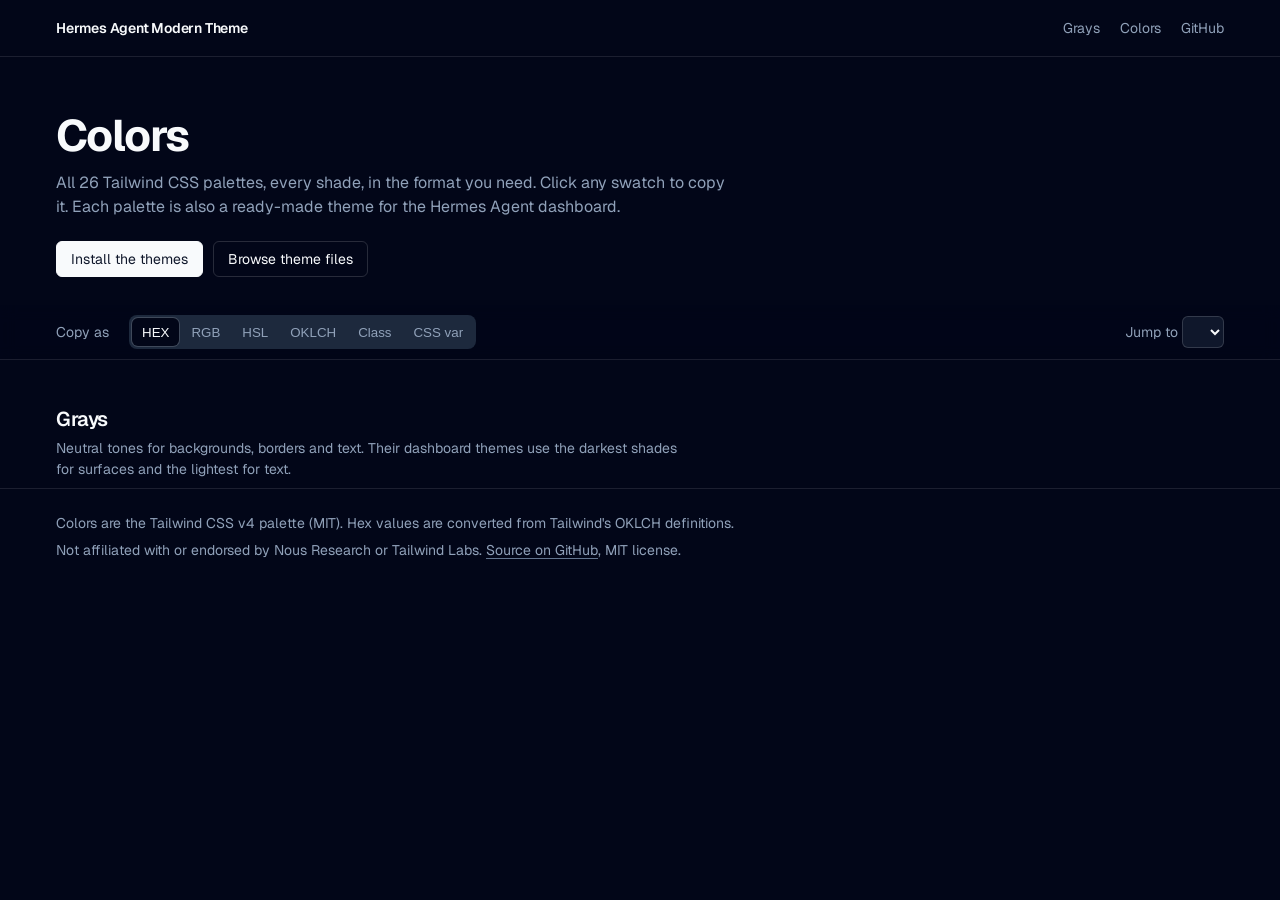
==== tools/page_template.html @ 4f095853 "Add colors page, store OKLCH values, drop third-party UI library references - docs/index.html: every" ====
<!doctype html>
<html lang="en">
<head>
<meta charset="utf-8">
<meta name="viewport" content="width=device-width, initial-scale=1">
<title>Colors · Hermes Agent Modern Theme</title>
<meta name="description" content="Every Tailwind CSS color in HEX, RGB, HSL, OKLCH, class and CSS variable form, and the Hermes Agent dashboard theme built from each palette.">
<link rel="preconnect" href="https://fonts.googleapis.com">
<link rel="preconnect" href="https://fonts.gstatic.com" crossorigin>
<link href="https://fonts.googleapis.com/css2?family=Geist:wght@400;500;600;700&family=Geist+Mono:wght@400;500&display=swap" rel="stylesheet">
<style>
  :root {
    --bg: #020618; --card: #0f172b; --surface: #1d293d; --fg: #f8fafc;
    --muted: #90a1b9; --ring: #62748e; --border: rgba(255,255,255,.10); --input: rgba(255,255,255,.15);
    --radius: 10px;
    color-scheme: dark;
  }
  * { box-sizing: border-box; }
  html { -webkit-text-size-adjust: 100%; }
  body {
    margin: 0; background: var(--bg); color: var(--fg);
    font: 14px/1.5 'Geist', ui-sans-serif, system-ui, -apple-system, 'Segoe UI', sans-serif;
    -webkit-font-smoothing: antialiased;
  }
  a { color: inherit; text-underline-offset: 3px; text-decoration-color: var(--ring); }
  a:hover { text-decoration-color: var(--fg); }
  code, .mono { font-family: 'Geist Mono', ui-monospace, Consolas, monospace; }
  :focus-visible { outline: none; box-shadow: 0 0 0 3px color-mix(in srgb, var(--ring) 60%, transparent); border-radius: 6px; }

  .wrap { max-width: 1200px; margin: 0 auto; padding: 0 16px; }

  /* ---------- header ---------- */
  .top { border-bottom: 1px solid var(--border); }
  .top .wrap { display: flex; align-items: center; justify-content: space-between; gap: 16px; height: 56px; }
  .brand { font-weight: 600; letter-spacing: -0.015em; text-decoration: none; }
  .top nav { display: flex; gap: 20px; color: var(--muted); }
  .top nav a { text-decoration: none; }
  .top nav a:hover { color: var(--fg); }

  .hero { padding: 56px 0 28px; }
  .hero h1 { margin: 0 0 12px; font-size: clamp(30px, 5vw, 44px); line-height: 1.05; letter-spacing: -0.035em; font-weight: 700; }
  .hero p { margin: 0; max-width: 62ch; color: var(--muted); font-size: 16px; }
  .hero .actions { display: flex; flex-wrap: wrap; gap: 10px; margin-top: 22px; }
  .btn {
    display: inline-flex; align-items: center; gap: 8px; height: 36px; padding: 0 14px;
    border-radius: 6px; border: 1px solid var(--input); background: transparent; color: var(--fg);
    font: 500 13px/1 inherit; text-decoration: none; cursor: pointer;
  }
  .btn:hover { background: var(--surface); }
  .btn.primary { background: var(--fg); color: var(--card); border-color: var(--fg); }
  .btn.primary:hover { background: #e2e8f0; }

  /* ---------- toolbar ---------- */
  .bar { position: sticky; top: 0; z-index: 10; background: color-mix(in srgb, var(--bg) 88%, transparent); backdrop-filter: blur(8px); border-bottom: 1px solid var(--border); }
  .bar .wrap { display: flex; flex-wrap: wrap; align-items: center; gap: 12px 20px; padding-top: 10px; padding-bottom: 10px; }
  .bar .label { color: var(--muted); }
  .seg { display: inline-flex; flex-wrap: wrap; gap: 2px; padding: 3px; border-radius: 8px; background: var(--surface); }
  .seg button {
    height: 28px; padding: 0 10px; border: 0; border-radius: 6px; background: transparent;
    color: var(--muted); font: 500 13px/1 inherit; cursor: pointer;
  }
  .seg button:hover { color: var(--fg); }
  .seg button[aria-pressed="true"] { background: var(--bg); color: var(--fg); box-shadow: 0 0 0 1px var(--input); }
  .jump { margin-left: auto; color: var(--muted); }
  .jump select {
    height: 32px; padding: 0 10px; border-radius: 6px; border: 1px solid var(--input);
    background: var(--card); color: var(--fg); font: inherit;
  }

  /* ---------- palettes ---------- */
  main { padding: 8px 0 64px; }
  .group-title { margin: 44px 0 4px; font-size: 20px; letter-spacing: -0.02em; font-weight: 600; }
  .group-note { margin: 0 0 8px; color: var(--muted); max-width: 70ch; }

  .palette { padding: 22px 0; border-bottom: 1px solid var(--border); scroll-margin-top: 64px; }
  .palette:last-child { border-bottom: 0; }
  .p-head { display: flex; flex-wrap: wrap; align-items: center; justify-content: space-between; gap: 10px 16px; margin-bottom: 12px; }
  .p-head h3 { margin: 0; font-size: 15px; font-weight: 600; letter-spacing: -0.01em; }

  .theme-chip {
    display: inline-flex; align-items: center; gap: 10px; padding: 4px 6px 4px 4px;
    border: 1px solid var(--border); border-radius: 8px; text-decoration: none; color: var(--muted);
  }
  .theme-chip:hover { color: var(--fg); border-color: var(--input); }
  .mini { display: grid; grid-template-columns: 14px 1fr; gap: 3px; width: 64px; height: 26px; padding: 3px; border-radius: 5px; }
  .mini i { border-radius: 2px; display: block; }
  .mini .side { grid-row: span 2; }
  .mini .accent { height: 4px; width: 60%; align-self: end; }

  .swatches { display: grid; grid-template-columns: repeat(11, minmax(0, 1fr)); gap: 8px; }
  .sw {
    display: flex; flex-direction: column; gap: 6px; padding: 0; border: 0; background: none;
    color: inherit; text-align: left; cursor: pointer; min-width: 0;
  }
  .sw .chip { height: 56px; border-radius: 8px; box-shadow: inset 0 0 0 1px rgba(255,255,255,.08); transition: transform .12s ease; }
  .sw:hover .chip { transform: translateY(-2px); }
  .sw .shade { font-weight: 500; font-size: 12px; }
  .sw .val { font-size: 11px; color: var(--muted); overflow: hidden; text-overflow: ellipsis; white-space: nowrap; }
  .sw.copied .val { color: var(--fg); }

  @media (max-width: 860px) {
    .swatches { grid-template-columns: repeat(6, minmax(0, 1fr)); }
    .jump { margin-left: 0; }
  }
  @media (max-width: 480px) {
    .swatches { grid-template-columns: repeat(4, minmax(0, 1fr)); }
    .top nav { gap: 14px; }
  }

  /* ---------- footer ---------- */
  footer { border-top: 1px solid var(--border); color: var(--muted); }
  footer .wrap { padding-top: 24px; padding-bottom: 40px; display: grid; gap: 6px; }

  .toast {
    position: fixed; left: 50%; bottom: 24px; transform: translate(-50%, 12px); opacity: 0;
    padding: 10px 14px; border-radius: 8px; background: var(--fg); color: var(--card);
    font-weight: 500; pointer-events: none; transition: opacity .15s ease, transform .15s ease;
  }
  .toast.show { opacity: 1; transform: translate(-50%, 0); }

  @media (prefers-reduced-motion: reduce) {
    * { transition: none !important; }
    .sw:hover .chip { transform: none; }
  }
</style>
</head>
<body>
<header class="top">
  <div class="wrap">
    <a class="brand" href="#">Hermes Agent Modern Theme</a>
    <nav>
      <a href="#grays">Grays</a>
      <a href="#colors">Colors</a>
      <a href="https://github.com/robertmonroe/hermes-agent-modern-theme">GitHub</a>
    </nav>
  </div>
</header>

<section class="hero">
  <div class="wrap">
    <h1>Colors</h1>
    <p>All 26 Tailwind CSS palettes, every shade, in the format you need. Click any swatch to copy it. Each palette is also a ready-made theme for the Hermes Agent dashboard.</p>
    <div class="actions">
      <a class="btn primary" href="https://github.com/robertmonroe/hermes-agent-modern-theme#install">Install the themes</a>
      <a class="btn" href="https://github.com/robertmonroe/hermes-agent-modern-theme/tree/main/themes">Browse theme files</a>
    </div>
  </div>
</section>

<div class="bar">
  <div class="wrap">
    <span class="label" id="fmt-label">Copy as</span>
    <div class="seg" role="group" aria-labelledby="fmt-label" id="formats"></div>
    <label class="jump">Jump to
      <select id="jump"></select>
    </label>
  </div>
</div>

<main class="wrap" id="main"></main>

<footer>
  <div class="wrap">
    <span>Colors are the Tailwind CSS v4 palette (MIT). Hex values are converted from Tailwind's OKLCH definitions.</span>
    <span>Not affiliated with or endorsed by Nous Research or Tailwind Labs. <a href="https://github.com/robertmonroe/hermes-agent-modern-theme">Source on GitHub</a>, MIT license.</span>
  </div>
</footer>

<div class="toast" id="toast" role="status" aria-live="polite"></div>

<script>
const DATA = /*__DATA__*/null;
const REPO = "https://github.com/robertmonroe/hermes-agent-modern-theme/blob/main/themes/";
const FORMATS = [
  ["hex", "HEX"], ["rgb", "RGB"], ["hsl", "HSL"], ["oklch", "OKLCH"], ["class", "Class"], ["var", "CSS var"],
];
const SHADES = ["50","100","200","300","400","500","600","700","800","900","950"];

const rgbOf = hex => [1, 3, 5].map(i => parseInt(hex.slice(i, i + 2), 16));
function hslOf(hex) {
  const [r, g, b] = rgbOf(hex).map(v => v / 255);
  const max = Math.max(r, g, b), min = Math.min(r, g, b), l = (max + min) / 2;
  let h = 0, s = 0;
  if (max !== min) {
    const d = max - min;
    s = l > 0.5 ? d / (2 - max - min) : d / (max + min);
    h = max === r ? (g - b) / d + (g < b ? 6 : 0) : max === g ? (b - r) / d + 2 : (r - g) / d + 4;
    h *= 60;
  }
  return `hsl(${Math.round(h)} ${Math.round(s * 100)}% ${Math.round(l * 100)}%)`;
}
function value(fmt, name, shade, hex) {
  switch (fmt) {
    case "rgb": return `rgb(${rgbOf(hex).join(" ")})`;
    case "hsl": return hslOf(hex);
    case "oklch": return DATA.oklch[name][shade];
    case "class": return `bg-${name}-${shade}`;
    case "var": return `var(--color-${name}-${shade})`;
    default: return hex;
  }
}

let fmt = "hex";
try { fmt = localStorage.getItem("hamt-format") || "hex"; } catch (e) {}
if (!FORMATS.some(([k]) => k === fmt)) fmt = "hex";

const cap = s => s[0].toUpperCase() + s.slice(1);
const main = document.getElementById("main");
const jump = document.getElementById("jump");

function themeChip(name) {
  const t = DATA.themes[name];
  const a = document.createElement("a");
  a.className = "theme-chip";
  a.href = REPO + "modern-" + name + ".yaml";
  a.title = "Open the Modern " + cap(name) + " theme file";
  a.innerHTML =
    `<span class="mini" style="background:${t.bg}">` +
      `<i class="side" style="background:${t.card}"></i>` +
      `<i style="background:${t.surface}"></i>` +
      `<i class="accent" style="background:${t.primary}"></i>` +
    `</span>Modern ${cap(name)} theme`;
  return a;
}

function render() {
  main.innerHTML = "";
  jump.innerHTML = "";
  const groups = [
    ["grays", "Grays", "Neutral tones for backgrounds, borders and text. Their dashboard themes use the darkest shades for surfaces and the lightest for text."],
    ["colors", "Colors", "Their dashboard themes use a near-black background tinted with the color, and the color itself for the active item, buttons and focus rings."],
  ];
  for (const [key, title, note] of groups) {
    const h = document.createElement("h2");
    h.className = "group-title"; h.id = key; h.textContent = title;
    const p = document.createElement("p");
    p.className = "group-note"; p.textContent = note;
    main.append(h, p);
    const og = document.createElement("optgroup"); og.label = title; jump.append(og);

    for (const [name, shades] of Object.entries(DATA[key])) {
      const sec = document.createElement("section");
      sec.className = "palette"; sec.id = name;
      sec.setAttribute("aria-label", cap(name));
      const head = document.createElement("div");
      head.className = "p-head";
      const h3 = document.createElement("h3"); h3.textContent = cap(name);
      head.append(h3, themeChip(name));
      const grid = document.createElement("div");
      grid.className = "swatches";
      for (const shade of SHADES) {
        const hex = shades[shade];
        const v = value(fmt, name, shade, hex);
        const b = document.createElement("button");
        b.className = "sw"; b.type = "button";
        b.setAttribute("aria-label", `Copy ${name}-${shade}: ${v}`);
        b.title = `${name}-${shade}  ${v}`;
        b.innerHTML = `<span class="chip" style="background:${hex}"></span>` +
          `<span class="shade">${shade}</span><span class="val mono">${v}</span>`;
        b.addEventListener("click", () => copy(b, v));
        grid.append(b);
      }
      sec.append(head, grid);
      main.append(sec);
      const opt = document.createElement("option");
      opt.value = name; opt.textContent = cap(name); og.append(opt);
    }
  }
}

function renderFormats() {
  const seg = document.getElementById("formats");
  seg.innerHTML = "";
  for (const [k, label] of FORMATS) {
    const b = document.createElement("button");
    b.type = "button"; b.textContent = label;
    b.setAttribute("aria-pressed", String(k === fmt));
    b.addEventListener("click", () => {
      fmt = k;
      try { localStorage.setItem("hamt-format", k); } catch (e) {}
      renderFormats(); render();
    });
    seg.append(b);
  }
}

const toast = document.getElementById("toast");
let toastTimer;
async function copy(btn, text) {
  let ok = true;
  try { await navigator.clipboard.writeText(text); } catch (e) { ok = false; }
  toast.textContent = ok ? `Copied ${text}` : `Copy failed. Value: ${text}`;
  toast.classList.add("show");
  btn.classList.add("copied");
  clearTimeout(toastTimer);
  toastTimer = setTimeout(() => { toast.classList.remove("show"); btn.classList.remove("copied"); }, 1400);
}

jump.addEventListener("change", () => {
  document.getElementById(jump.value)?.scrollIntoView({ behavior: matchMedia("(prefers-reduced-motion: reduce)").matches ? "auto" : "smooth" });
});

renderFormats();
render();
</script>
</body>
</html>
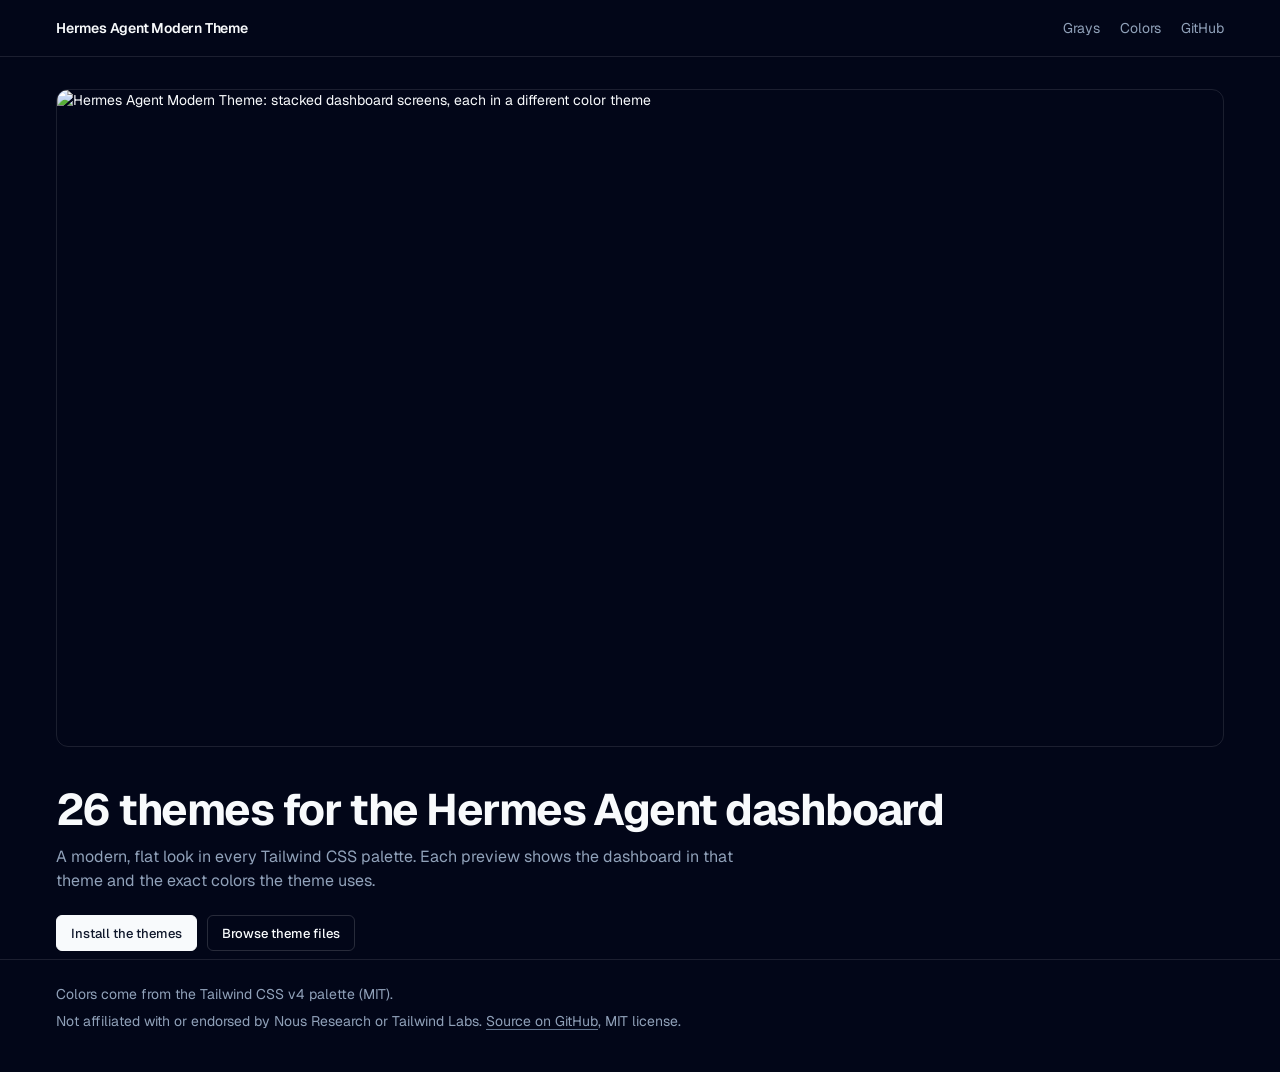
==== commit cd886aaf: "Turn the page into theme previews and add the hero image - Each of the 26 themes gets a card: a mini" ====
--- a/tools/page_template.html
+++ b/tools/page_template.html
@@ -3,8 +3,12 @@
 <head>
 <meta charset="utf-8">
 <meta name="viewport" content="width=device-width, initial-scale=1">
-<title>Colors · Hermes Agent Modern Theme</title>
-<meta name="description" content="Every Tailwind CSS color in HEX, RGB, HSL, OKLCH, class and CSS variable form, and the Hermes Agent dashboard theme built from each palette.">
+<title>Hermes Agent Modern Theme</title>
+<meta name="description" content="26 modern dashboard themes for Hermes Agent, one per Tailwind CSS palette. Each preview shows exactly the colors the theme uses.">
+<meta property="og:title" content="Hermes Agent Modern Theme">
+<meta property="og:description" content="26 modern dashboard themes for Hermes Agent, one per Tailwind CSS palette.">
+<meta property="og:image" content="https://robertmonroe.github.io/hermes-agent-modern-theme/hermes-agent-modern-theme.webp">
+<meta name="twitter:card" content="summary_large_image">
 <link rel="preconnect" href="https://fonts.googleapis.com">
 <link rel="preconnect" href="https://fonts.gstatic.com" crossorigin>
 <link href="https://fonts.googleapis.com/css2?family=Geist:wght@400;500;600;700&family=Geist+Mono:wght@400;500&display=swap" rel="stylesheet">
@@ -12,7 +16,6 @@
   :root {
     --bg: #020618; --card: #0f172b; --surface: #1d293d; --fg: #f8fafc;
     --muted: #90a1b9; --ring: #62748e; --border: rgba(255,255,255,.10); --input: rgba(255,255,255,.15);
-    --radius: 10px;
     color-scheme: dark;
   }
   * { box-sizing: border-box; }
@@ -24,9 +27,8 @@
   }
   a { color: inherit; text-underline-offset: 3px; text-decoration-color: var(--ring); }
   a:hover { text-decoration-color: var(--fg); }
-  code, .mono { font-family: 'Geist Mono', ui-monospace, Consolas, monospace; }
+  .mono { font-family: 'Geist Mono', ui-monospace, Consolas, monospace; }
   :focus-visible { outline: none; box-shadow: 0 0 0 3px color-mix(in srgb, var(--ring) 60%, transparent); border-radius: 6px; }
-
   .wrap { max-width: 1200px; margin: 0 auto; padding: 0 16px; }
 
   /* ---------- header ---------- */
@@ -37,91 +39,76 @@
   .top nav a { text-decoration: none; }
   .top nav a:hover { color: var(--fg); }
 
-  .hero { padding: 56px 0 28px; }
+  .hero { padding: 32px 0 8px; }
+  .hero-img {
+    display: block; width: 100%; height: auto; margin-bottom: 40px;
+    border-radius: 12px; border: 1px solid var(--border);
+  }
   .hero h1 { margin: 0 0 12px; font-size: clamp(30px, 5vw, 44px); line-height: 1.05; letter-spacing: -0.035em; font-weight: 700; }
   .hero p { margin: 0; max-width: 62ch; color: var(--muted); font-size: 16px; }
   .hero .actions { display: flex; flex-wrap: wrap; gap: 10px; margin-top: 22px; }
   .btn {
-    display: inline-flex; align-items: center; gap: 8px; height: 36px; padding: 0 14px;
-    border-radius: 6px; border: 1px solid var(--input); background: transparent; color: var(--fg);
-    font: 500 13px/1 inherit; text-decoration: none; cursor: pointer;
+    display: inline-flex; align-items: center; height: 36px; padding: 0 14px;
+    border-radius: 6px; border: 1px solid var(--input); color: var(--fg);
+    font-weight: 500; font-size: 13px; text-decoration: none;
   }
   .btn:hover { background: var(--surface); }
   .btn.primary { background: var(--fg); color: var(--card); border-color: var(--fg); }
   .btn.primary:hover { background: #e2e8f0; }
 
-  /* ---------- toolbar ---------- */
-  .bar { position: sticky; top: 0; z-index: 10; background: color-mix(in srgb, var(--bg) 88%, transparent); backdrop-filter: blur(8px); border-bottom: 1px solid var(--border); }
-  .bar .wrap { display: flex; flex-wrap: wrap; align-items: center; gap: 12px 20px; padding-top: 10px; padding-bottom: 10px; }
-  .bar .label { color: var(--muted); }
-  .seg { display: inline-flex; flex-wrap: wrap; gap: 2px; padding: 3px; border-radius: 8px; background: var(--surface); }
-  .seg button {
-    height: 28px; padding: 0 10px; border: 0; border-radius: 6px; background: transparent;
-    color: var(--muted); font: 500 13px/1 inherit; cursor: pointer;
-  }
-  .seg button:hover { color: var(--fg); }
-  .seg button[aria-pressed="true"] { background: var(--bg); color: var(--fg); box-shadow: 0 0 0 1px var(--input); }
-  .jump { margin-left: auto; color: var(--muted); }
-  .jump select {
-    height: 32px; padding: 0 10px; border-radius: 6px; border: 1px solid var(--input);
-    background: var(--card); color: var(--fg); font: inherit;
-  }
-
-  /* ---------- palettes ---------- */
+  /* ---------- groups ---------- */
   main { padding: 8px 0 64px; }
-  .group-title { margin: 44px 0 4px; font-size: 20px; letter-spacing: -0.02em; font-weight: 600; }
-  .group-note { margin: 0 0 8px; color: var(--muted); max-width: 70ch; }
-
-  .palette { padding: 22px 0; border-bottom: 1px solid var(--border); scroll-margin-top: 64px; }
-  .palette:last-child { border-bottom: 0; }
-  .p-head { display: flex; flex-wrap: wrap; align-items: center; justify-content: space-between; gap: 10px 16px; margin-bottom: 12px; }
-  .p-head h3 { margin: 0; font-size: 15px; font-weight: 600; letter-spacing: -0.01em; }
-
-  .theme-chip {
-    display: inline-flex; align-items: center; gap: 10px; padding: 4px 6px 4px 4px;
-    border: 1px solid var(--border); border-radius: 8px; text-decoration: none; color: var(--muted);
-  }
-  .theme-chip:hover { color: var(--fg); border-color: var(--input); }
-  .mini { display: grid; grid-template-columns: 14px 1fr; gap: 3px; width: 64px; height: 26px; padding: 3px; border-radius: 5px; }
-  .mini i { border-radius: 2px; display: block; }
-  .mini .side { grid-row: span 2; }
-  .mini .accent { height: 4px; width: 60%; align-self: end; }
-
-  .swatches { display: grid; grid-template-columns: repeat(11, minmax(0, 1fr)); gap: 8px; }
-  .sw {
-    display: flex; flex-direction: column; gap: 6px; padding: 0; border: 0; background: none;
-    color: inherit; text-align: left; cursor: pointer; min-width: 0;
-  }
-  .sw .chip { height: 56px; border-radius: 8px; box-shadow: inset 0 0 0 1px rgba(255,255,255,.08); transition: transform .12s ease; }
-  .sw:hover .chip { transform: translateY(-2px); }
-  .sw .shade { font-weight: 500; font-size: 12px; }
-  .sw .val { font-size: 11px; color: var(--muted); overflow: hidden; text-overflow: ellipsis; white-space: nowrap; }
-  .sw.copied .val { color: var(--fg); }
-
-  @media (max-width: 860px) {
-    .swatches { grid-template-columns: repeat(6, minmax(0, 1fr)); }
-    .jump { margin-left: 0; }
-  }
-  @media (max-width: 480px) {
-    .swatches { grid-template-columns: repeat(4, minmax(0, 1fr)); }
-    .top nav { gap: 14px; }
-  }
+  .group-title { margin: 48px 0 4px; font-size: 20px; letter-spacing: -0.02em; font-weight: 600; scroll-margin-top: 16px; }
+  .group-note { margin: 0 0 20px; color: var(--muted); max-width: 70ch; }
+  .grid { display: grid; grid-template-columns: repeat(3, minmax(0, 1fr)); gap: 20px; }
+  @media (max-width: 1000px) { .grid { grid-template-columns: repeat(2, minmax(0, 1fr)); } }
+  @media (max-width: 640px) { .grid { grid-template-columns: 1fr; } }
+
+  /* ---------- theme card ---------- */
+  .theme { border: 1px solid var(--border); border-radius: 12px; background: var(--card); overflow: hidden; }
+  .theme-head { display: flex; align-items: baseline; justify-content: space-between; gap: 12px; padding: 14px 16px 0; }
+  .theme-head h3 { margin: 0; font-size: 15px; font-weight: 600; letter-spacing: -0.01em; }
+  .theme-head a { color: var(--muted); font-size: 12px; text-decoration: none; }
+  .theme-head a:hover { color: var(--fg); }
+
+  /* mock dashboard, painted entirely with the theme's own colors */
+  .mock {
+    margin: 12px 16px 0; height: 168px; border-radius: 8px; overflow: hidden;
+    display: grid; grid-template-columns: 30% 1fr;
+    background: var(--t-bg); box-shadow: inset 0 0 0 1px rgba(255,255,255,.08);
+  }
+  .mock .side { background: var(--t-card); border-right: 1px solid rgba(255,255,255,.08); padding: 12px 8px; display: grid; align-content: start; gap: 5px; }
+  .mock .brandline { height: 6px; width: 60%; border-radius: 3px; background: var(--t-fg); margin: 0 4px 6px; }
+  .mock .nav { display: flex; align-items: center; gap: 6px; height: 16px; padding: 0 6px; border-radius: 4px; }
+  .mock .nav i { width: 6px; height: 6px; border-radius: 2px; background: var(--t-muted); flex: none; }
+  .mock .nav b { height: 4px; border-radius: 2px; background: var(--t-muted); opacity: .8; }
+  .mock .nav.on { background: color-mix(in srgb, var(--t-primary) 14%, var(--t-surface)); }
+  .mock .nav.on i { background: var(--t-primary); }
+  .mock .nav.on b { background: var(--t-fg); opacity: 1; }
+  .mock .body { padding: 12px; display: grid; align-content: start; gap: 9px; }
+  .mock .title { height: 7px; width: 34%; border-radius: 3px; background: var(--t-fg); }
+  .mock .tabs { display: inline-flex; gap: 2px; padding: 2px; border-radius: 5px; background: var(--t-surface); width: max-content; }
+  .mock .tabs span { width: 22px; height: 10px; border-radius: 3px; }
+  .mock .tabs span:first-child { background: var(--t-bg); box-shadow: 0 0 0 1px rgba(255,255,255,.15); }
+  .mock .panel { background: var(--t-card); border: 1px solid rgba(255,255,255,.10); border-radius: 6px; padding: 9px; display: grid; gap: 6px; }
+  .mock .line { height: 4px; border-radius: 2px; background: var(--t-muted); opacity: .85; }
+  .mock .line.fg { background: var(--t-fg); opacity: 1; width: 45%; height: 5px; }
+  .mock .row { display: flex; gap: 6px; margin-top: 2px; }
+  .mock .btn-p { height: 14px; width: 46px; border-radius: 4px; background: var(--t-primary); display: grid; place-items: center; }
+  .mock .btn-p::after { content: ""; height: 3px; width: 22px; border-radius: 2px; background: var(--t-primary-fg); }
+  .mock .btn-o { height: 14px; width: 40px; border-radius: 4px; box-shadow: inset 0 0 0 1px rgba(255,255,255,.15); }
+  .mock .focus { box-shadow: 0 0 0 2px var(--t-ring); }
+
+  /* the colors this theme uses */
+  .uses { list-style: none; margin: 0; padding: 14px 16px 16px; display: grid; grid-template-columns: repeat(4, minmax(0, 1fr)); gap: 12px 10px; }
+  .uses li { min-width: 0; }
+  .uses .chip { display: block; height: 28px; border-radius: 6px; box-shadow: inset 0 0 0 1px rgba(255,255,255,.10); margin-bottom: 6px; }
+  .uses .role { display: block; font-size: 12px; color: var(--fg); white-space: nowrap; overflow: hidden; text-overflow: ellipsis; }
+  .uses .hex { display: block; font-size: 11px; color: var(--muted); }
 
   /* ---------- footer ---------- */
   footer { border-top: 1px solid var(--border); color: var(--muted); }
   footer .wrap { padding-top: 24px; padding-bottom: 40px; display: grid; gap: 6px; }
-
-  .toast {
-    position: fixed; left: 50%; bottom: 24px; transform: translate(-50%, 12px); opacity: 0;
-    padding: 10px 14px; border-radius: 8px; background: var(--fg); color: var(--card);
-    font-weight: 500; pointer-events: none; transition: opacity .15s ease, transform .15s ease;
-  }
-  .toast.show { opacity: 1; transform: translate(-50%, 0); }
-
-  @media (prefers-reduced-motion: reduce) {
-    * { transition: none !important; }
-    .sw:hover .chip { transform: none; }
-  }
 </style>
 </head>
 <body>
@@ -138,8 +125,10 @@
 
 <section class="hero">
   <div class="wrap">
-    <h1>Colors</h1>
-    <p>All 26 Tailwind CSS palettes, every shade, in the format you need. Click any swatch to copy it. Each palette is also a ready-made theme for the Hermes Agent dashboard.</p>
+    <img class="hero-img" src="hermes-agent-modern-theme.webp" width="1672" height="941"
+         alt="Hermes Agent Modern Theme: stacked dashboard screens, each in a different color theme">
+    <h1>26 themes for the Hermes Agent dashboard</h1>
+    <p>A modern, flat look in every Tailwind CSS palette. Each preview shows the dashboard in that theme and the exact colors the theme uses.</p>
     <div class="actions">
       <a class="btn primary" href="https://github.com/robertmonroe/hermes-agent-modern-theme#install">Install the themes</a>
       <a class="btn" href="https://github.com/robertmonroe/hermes-agent-modern-theme/tree/main/themes">Browse theme files</a>
@@ -147,161 +136,78 @@
   </div>
 </section>
 
-<div class="bar">
-  <div class="wrap">
-    <span class="label" id="fmt-label">Copy as</span>
-    <div class="seg" role="group" aria-labelledby="fmt-label" id="formats"></div>
-    <label class="jump">Jump to
-      <select id="jump"></select>
-    </label>
-  </div>
-</div>
-
 <main class="wrap" id="main"></main>
 
 <footer>
   <div class="wrap">
-    <span>Colors are the Tailwind CSS v4 palette (MIT). Hex values are converted from Tailwind's OKLCH definitions.</span>
+    <span>Colors come from the Tailwind CSS v4 palette (MIT).</span>
     <span>Not affiliated with or endorsed by Nous Research or Tailwind Labs. <a href="https://github.com/robertmonroe/hermes-agent-modern-theme">Source on GitHub</a>, MIT license.</span>
   </div>
 </footer>
 
-<div class="toast" id="toast" role="status" aria-live="polite"></div>
-
 <script>
 const DATA = /*__DATA__*/null;
-const REPO = "https://github.com/robertmonroe/hermes-agent-modern-theme/blob/main/themes/";
-const FORMATS = [
-  ["hex", "HEX"], ["rgb", "RGB"], ["hsl", "HSL"], ["oklch", "OKLCH"], ["class", "Class"], ["var", "CSS var"],
+const FILES = "https://github.com/robertmonroe/hermes-agent-modern-theme/blob/main/themes/";
+const ROLES = [
+  ["bg", "Background"], ["card", "Cards"], ["surface", "Surfaces"], ["fg", "Text"],
+  ["muted", "Muted text"], ["primary", "Accent"], ["primary_fg", "Accent text"], ["ring", "Focus ring"],
 ];
-const SHADES = ["50","100","200","300","400","500","600","700","800","900","950"];
-
-const rgbOf = hex => [1, 3, 5].map(i => parseInt(hex.slice(i, i + 2), 16));
-function hslOf(hex) {
-  const [r, g, b] = rgbOf(hex).map(v => v / 255);
-  const max = Math.max(r, g, b), min = Math.min(r, g, b), l = (max + min) / 2;
-  let h = 0, s = 0;
-  if (max !== min) {
-    const d = max - min;
-    s = l > 0.5 ? d / (2 - max - min) : d / (max + min);
-    h = max === r ? (g - b) / d + (g < b ? 6 : 0) : max === g ? (b - r) / d + 2 : (r - g) / d + 4;
-    h *= 60;
-  }
-  return `hsl(${Math.round(h)} ${Math.round(s * 100)}% ${Math.round(l * 100)}%)`;
+const cap = s => s[0].toUpperCase() + s.slice(1);
+
+function mock(t) {
+  const el = document.createElement("div");
+  el.className = "mock";
+  el.setAttribute("aria-hidden", "true");
+  for (const [k] of ROLES) el.style.setProperty("--t-" + k.replace("_", "-"), t[k]);
+  el.innerHTML =
+    `<div class="side"><div class="brandline"></div>` +
+      `<div class="nav"><i></i><b style="width:55%"></b></div>` +
+      `<div class="nav on"><i></i><b style="width:62%"></b></div>` +
+      `<div class="nav"><i></i><b style="width:45%"></b></div>` +
+      `<div class="nav"><i></i><b style="width:58%"></b></div>` +
+      `<div class="nav"><i></i><b style="width:40%"></b></div></div>` +
+    `<div class="body"><div class="title"></div>` +
+      `<div class="tabs"><span></span><span></span><span></span></div>` +
+      `<div class="panel"><div class="line fg"></div><div class="line" style="width:88%"></div>` +
+        `<div class="line" style="width:70%"></div>` +
+        `<div class="row"><div class="btn-p"></div><div class="btn-o focus"></div></div></div></div>`;
+  return el;
 }
-function value(fmt, name, shade, hex) {
-  switch (fmt) {
-    case "rgb": return `rgb(${rgbOf(hex).join(" ")})`;
-    case "hsl": return hslOf(hex);
-    case "oklch": return DATA.oklch[name][shade];
-    case "class": return `bg-${name}-${shade}`;
-    case "var": return `var(--color-${name}-${shade})`;
-    default: return hex;
-  }
+
+function card(name, t) {
+  const art = document.createElement("article");
+  art.className = "theme"; art.id = name;
+  const head = document.createElement("div");
+  head.className = "theme-head";
+  head.innerHTML = `<h3>Modern ${cap(name)}</h3><a href="${FILES}modern-${name}.yaml">Theme file</a>`;
+  const list = document.createElement("ul");
+  list.className = "uses";
+  list.setAttribute("aria-label", `Colors used by Modern ${cap(name)}`);
+  for (const [k, label] of ROLES) {
+    const li = document.createElement("li");
+    li.innerHTML = `<span class="chip" style="background:${t[k]}"></span>` +
+      `<span class="role">${label}</span><span class="hex mono">${t[k]}</span>`;
+    list.append(li);
+  }
+  art.append(head, mock(t), list);
+  return art;
 }
 
-let fmt = "hex";
-try { fmt = localStorage.getItem("hamt-format") || "hex"; } catch (e) {}
-if (!FORMATS.some(([k]) => k === fmt)) fmt = "hex";
-
-const cap = s => s[0].toUpperCase() + s.slice(1);
 const main = document.getElementById("main");
-const jump = document.getElementById("jump");
-
-function themeChip(name) {
-  const t = DATA.themes[name];
-  const a = document.createElement("a");
-  a.className = "theme-chip";
-  a.href = REPO + "modern-" + name + ".yaml";
-  a.title = "Open the Modern " + cap(name) + " theme file";
-  a.innerHTML =
-    `<span class="mini" style="background:${t.bg}">` +
-      `<i class="side" style="background:${t.card}"></i>` +
-      `<i style="background:${t.surface}"></i>` +
-      `<i class="accent" style="background:${t.primary}"></i>` +
-    `</span>Modern ${cap(name)} theme`;
-  return a;
+const groups = [
+  ["grays", "Grays", "Built from the palette's own shades: its darkest for the background, cards and surfaces, its lightest for text."],
+  ["colors", "Colors", "A near-black background tinted with the color, and the color itself for the accent: the active item, buttons and focus rings."],
+];
+for (const [key, title, note] of groups) {
+  const h = document.createElement("h2");
+  h.className = "group-title"; h.id = key; h.textContent = title;
+  const p = document.createElement("p");
+  p.className = "group-note"; p.textContent = note;
+  const grid = document.createElement("div");
+  grid.className = "grid";
+  for (const name of DATA.order[key]) grid.append(card(name, DATA.themes[name]));
+  main.append(h, p, grid);
 }
-
-function render() {
-  main.innerHTML = "";
-  jump.innerHTML = "";
-  const groups = [
-    ["grays", "Grays", "Neutral tones for backgrounds, borders and text. Their dashboard themes use the darkest shades for surfaces and the lightest for text."],
-    ["colors", "Colors", "Their dashboard themes use a near-black background tinted with the color, and the color itself for the active item, buttons and focus rings."],
-  ];
-  for (const [key, title, note] of groups) {
-    const h = document.createElement("h2");
-    h.className = "group-title"; h.id = key; h.textContent = title;
-    const p = document.createElement("p");
-    p.className = "group-note"; p.textContent = note;
-    main.append(h, p);
-    const og = document.createElement("optgroup"); og.label = title; jump.append(og);
-
-    for (const [name, shades] of Object.entries(DATA[key])) {
-      const sec = document.createElement("section");
-      sec.className = "palette"; sec.id = name;
-      sec.setAttribute("aria-label", cap(name));
-      const head = document.createElement("div");
-      head.className = "p-head";
-      const h3 = document.createElement("h3"); h3.textContent = cap(name);
-      head.append(h3, themeChip(name));
-      const grid = document.createElement("div");
-      grid.className = "swatches";
-      for (const shade of SHADES) {
-        const hex = shades[shade];
-        const v = value(fmt, name, shade, hex);
-        const b = document.createElement("button");
-        b.className = "sw"; b.type = "button";
-        b.setAttribute("aria-label", `Copy ${name}-${shade}: ${v}`);
-        b.title = `${name}-${shade}  ${v}`;
-        b.innerHTML = `<span class="chip" style="background:${hex}"></span>` +
-          `<span class="shade">${shade}</span><span class="val mono">${v}</span>`;
-        b.addEventListener("click", () => copy(b, v));
-        grid.append(b);
-      }
-      sec.append(head, grid);
-      main.append(sec);
-      const opt = document.createElement("option");
-      opt.value = name; opt.textContent = cap(name); og.append(opt);
-    }
-  }
-}
-
-function renderFormats() {
-  const seg = document.getElementById("formats");
-  seg.innerHTML = "";
-  for (const [k, label] of FORMATS) {
-    const b = document.createElement("button");
-    b.type = "button"; b.textContent = label;
-    b.setAttribute("aria-pressed", String(k === fmt));
-    b.addEventListener("click", () => {
-      fmt = k;
-      try { localStorage.setItem("hamt-format", k); } catch (e) {}
-      renderFormats(); render();
-    });
-    seg.append(b);
-  }
-}
-
-const toast = document.getElementById("toast");
-let toastTimer;
-async function copy(btn, text) {
-  let ok = true;
-  try { await navigator.clipboard.writeText(text); } catch (e) { ok = false; }
-  toast.textContent = ok ? `Copied ${text}` : `Copy failed. Value: ${text}`;
-  toast.classList.add("show");
-  btn.classList.add("copied");
-  clearTimeout(toastTimer);
-  toastTimer = setTimeout(() => { toast.classList.remove("show"); btn.classList.remove("copied"); }, 1400);
-}
-
-jump.addEventListener("change", () => {
-  document.getElementById(jump.value)?.scrollIntoView({ behavior: matchMedia("(prefers-reduced-motion: reduce)").matches ? "auto" : "smooth" });
-});
-
-renderFormats();
-render();
 </script>
 </body>
 </html>
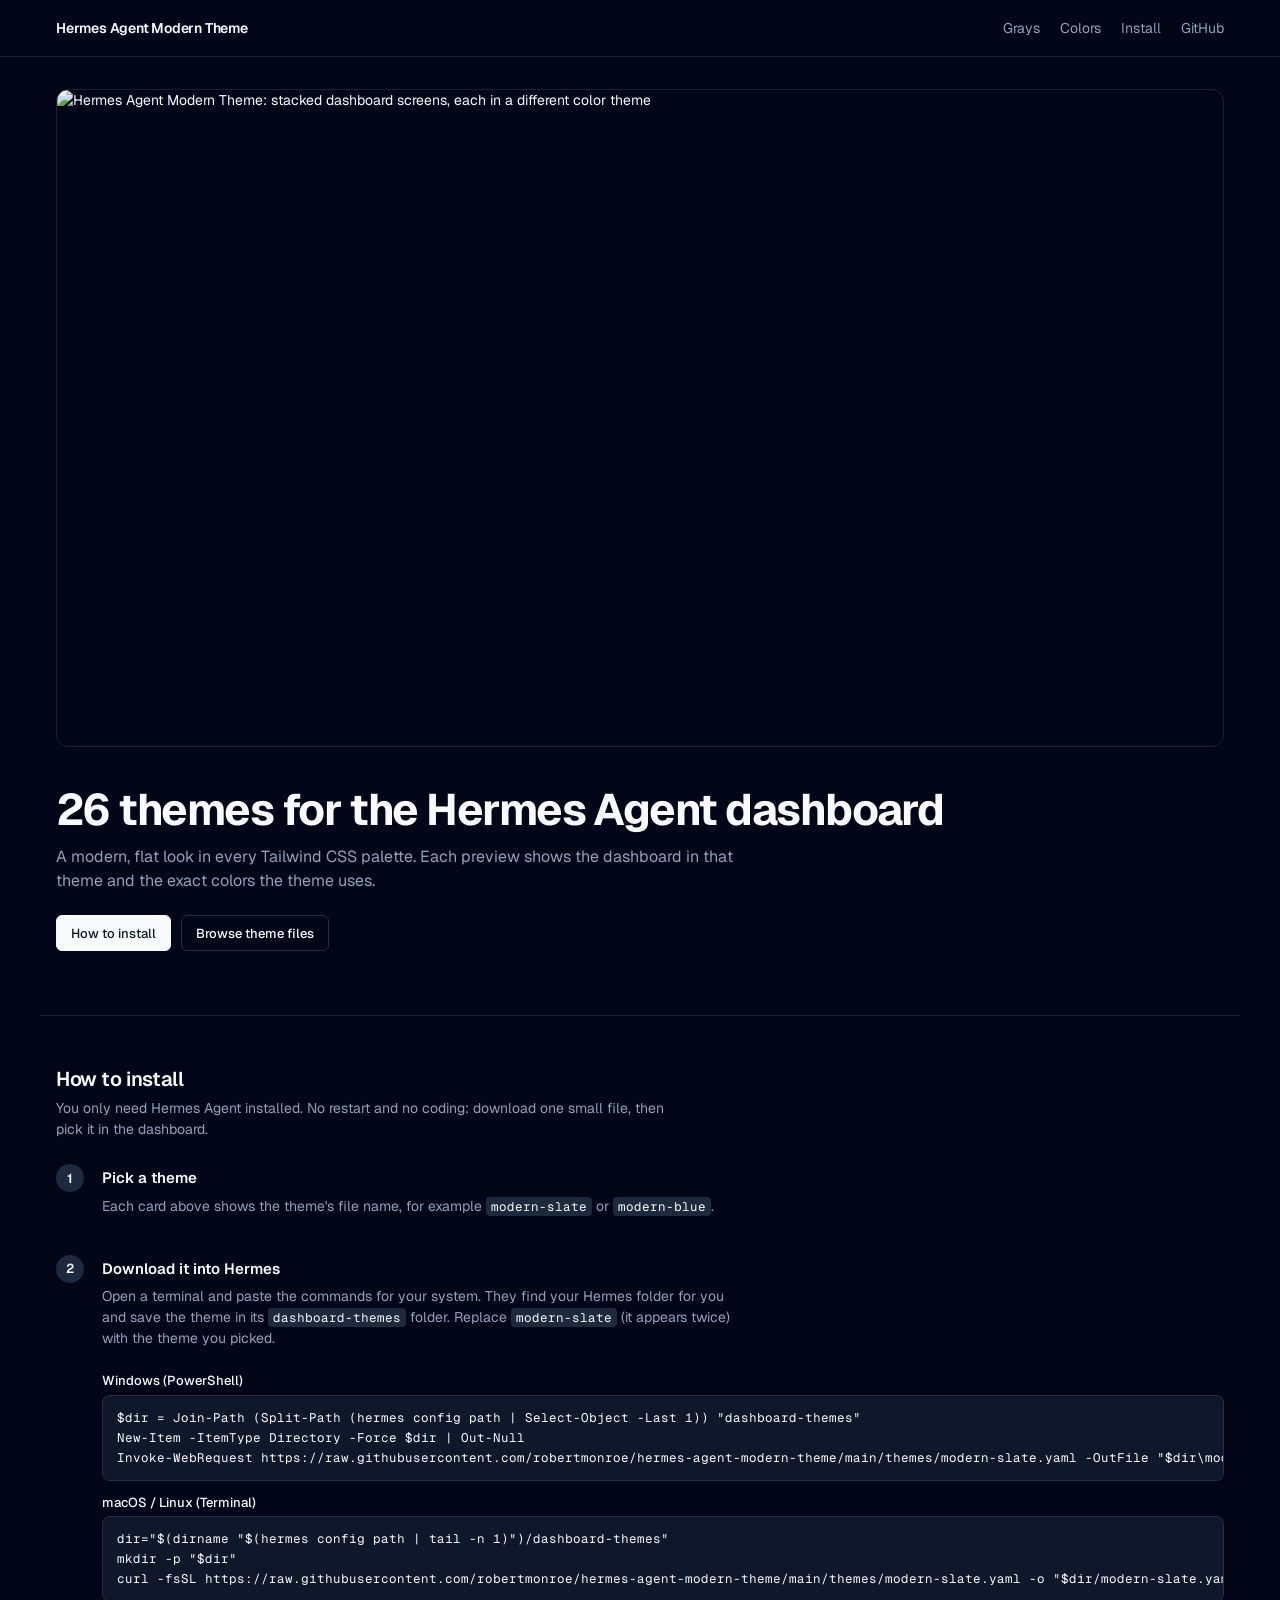
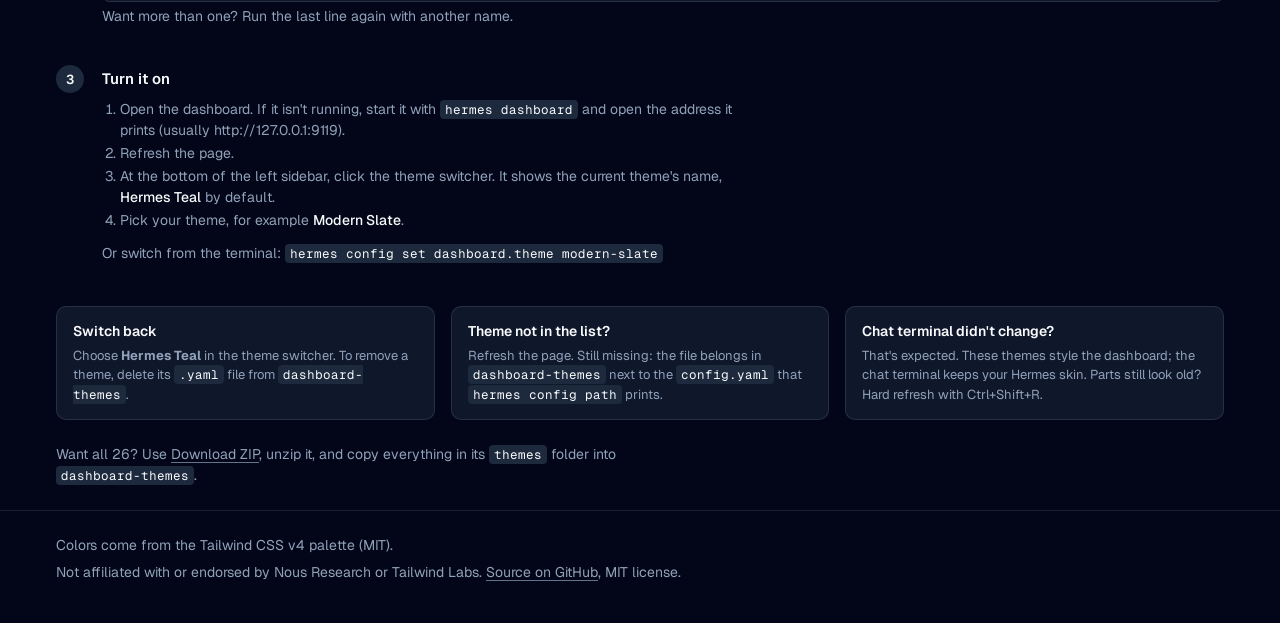
==== commit da130bb8: "Plain step-by-step install guide in README and on the page - Commands for Windows and macOS/Linux th" ====
--- a/tools/page_template.html
+++ b/tools/page_template.html
@@ -106,6 +106,36 @@
   .uses .role { display: block; font-size: 12px; color: var(--fg); white-space: nowrap; overflow: hidden; text-overflow: ellipsis; }
   .uses .hex { display: block; font-size: 11px; color: var(--muted); }
 
+  /* ---------- install ---------- */
+  .install { margin-top: 56px; padding-top: 8px; border-top: 1px solid var(--border); scroll-margin-top: 16px; }
+  .install h2 { margin: 40px 0 4px; font-size: 20px; letter-spacing: -0.02em; font-weight: 600; }
+  .install > p { margin: 0 0 24px; color: var(--muted); max-width: 70ch; }
+  .steps { list-style: none; margin: 0; padding: 0; display: grid; gap: 28px; counter-reset: step; }
+  .steps > li { display: grid; grid-template-columns: 32px 1fr; gap: 0 14px; counter-increment: step; }
+  .steps > li::before {
+    content: counter(step); grid-column: 1; grid-row: 1 / span 6; width: 28px; height: 28px; border-radius: 50%;
+    display: grid; place-items: center; background: var(--surface); font-weight: 600; font-size: 13px;
+  }
+  .steps > li > * { grid-column: 2; min-width: 0; }
+  .steps h3 { margin: 3px 0 6px; font-size: 15px; font-weight: 600; }
+  .steps p, .steps ol { margin: 0 0 10px; color: var(--muted); max-width: 72ch; }
+  .steps ol { padding-left: 18px; }
+  .steps ol li { margin: 2px 0; }
+  .steps strong { color: var(--fg); font-weight: 500; }
+  .os { margin: 12px 0 4px; font-size: 13px; font-weight: 500; }
+  pre {
+    margin: 0 0 4px; padding: 12px 14px; overflow-x: auto; border-radius: 8px;
+    background: var(--card); border: 1px solid var(--border);
+    font: 12.5px/1.6 'Geist Mono', ui-monospace, Consolas, monospace; color: var(--fg);
+  }
+  code.inline { font-family: 'Geist Mono', ui-monospace, Consolas, monospace; font-size: 12.5px; padding: 1px 5px; border-radius: 4px; background: var(--surface); color: var(--fg); }
+  .help { margin-top: 32px; display: grid; grid-template-columns: repeat(3, minmax(0, 1fr)); gap: 16px; }
+  .help div { padding: 14px 16px; border: 1px solid var(--border); border-radius: 10px; background: var(--card); }
+  .help h4 { margin: 0 0 4px; font-size: 14px; font-weight: 600; }
+  .help p { margin: 0; color: var(--muted); font-size: 13px; }
+  @media (max-width: 800px) { .help { grid-template-columns: 1fr; } }
+  .theme-id { display: block; padding: 2px 16px 0; color: var(--muted); font-size: 12px; }
+
   /* ---------- footer ---------- */
   footer { border-top: 1px solid var(--border); color: var(--muted); }
   footer .wrap { padding-top: 24px; padding-bottom: 40px; display: grid; gap: 6px; }
@@ -118,6 +148,7 @@
     <nav>
       <a href="#grays">Grays</a>
       <a href="#colors">Colors</a>
+      <a href="#install">Install</a>
       <a href="https://github.com/robertmonroe/hermes-agent-modern-theme">GitHub</a>
     </nav>
   </div>
@@ -130,13 +161,64 @@
     <h1>26 themes for the Hermes Agent dashboard</h1>
     <p>A modern, flat look in every Tailwind CSS palette. Each preview shows the dashboard in that theme and the exact colors the theme uses.</p>
     <div class="actions">
-      <a class="btn primary" href="https://github.com/robertmonroe/hermes-agent-modern-theme#install">Install the themes</a>
+      <a class="btn primary" href="#install">How to install</a>
       <a class="btn" href="https://github.com/robertmonroe/hermes-agent-modern-theme/tree/main/themes">Browse theme files</a>
     </div>
   </div>
 </section>
 
 <main class="wrap" id="main"></main>
+
+<section class="wrap install" id="install">
+  <h2>How to install</h2>
+  <p>You only need Hermes Agent installed. No restart and no coding: download one small file, then pick it in the dashboard.</p>
+  <ol class="steps">
+    <li>
+      <h3>Pick a theme</h3>
+      <p>Each card above shows the theme's file name, for example <code class="inline">modern-slate</code> or <code class="inline">modern-blue</code>.</p>
+    </li>
+    <li>
+      <h3>Download it into Hermes</h3>
+      <p>Open a terminal and paste the commands for your system. They find your Hermes folder for you and save the theme in its <code class="inline">dashboard-themes</code> folder. Replace <code class="inline">modern-slate</code> (it appears twice) with the theme you picked.</p>
+      <div>
+        <div class="os">Windows (PowerShell)</div>
+<pre>$dir = Join-Path (Split-Path (hermes config path | Select-Object -Last 1)) "dashboard-themes"
+New-Item -ItemType Directory -Force $dir | Out-Null
+Invoke-WebRequest https://raw.githubusercontent.com/robertmonroe/hermes-agent-modern-theme/main/themes/modern-slate.yaml -OutFile "$dir\modern-slate.yaml"</pre>
+        <div class="os">macOS / Linux (Terminal)</div>
+<pre>dir="$(dirname "$(hermes config path | tail -n 1)")/dashboard-themes"
+mkdir -p "$dir"
+curl -fsSL https://raw.githubusercontent.com/robertmonroe/hermes-agent-modern-theme/main/themes/modern-slate.yaml -o "$dir/modern-slate.yaml"</pre>
+      </div>
+      <p>Want more than one? Run the last line again with another name.</p>
+    </li>
+    <li>
+      <h3>Turn it on</h3>
+      <ol>
+        <li>Open the dashboard. If it isn't running, start it with <code class="inline">hermes dashboard</code> and open the address it prints (usually http://127.0.0.1:9119).</li>
+        <li>Refresh the page.</li>
+        <li>At the bottom of the left sidebar, click the theme switcher. It shows the current theme's name, <strong>Hermes Teal</strong> by default.</li>
+        <li>Pick your theme, for example <strong>Modern Slate</strong>.</li>
+      </ol>
+      <p>Or switch from the terminal: <code class="inline">hermes config set dashboard.theme modern-slate</code></p>
+    </li>
+  </ol>
+  <div class="help">
+    <div>
+      <h4>Switch back</h4>
+      <p>Choose <strong>Hermes Teal</strong> in the theme switcher. To remove a theme, delete its <code class="inline">.yaml</code> file from <code class="inline">dashboard-themes</code>.</p>
+    </div>
+    <div>
+      <h4>Theme not in the list?</h4>
+      <p>Refresh the page. Still missing: the file belongs in <code class="inline">dashboard-themes</code> next to the <code class="inline">config.yaml</code> that <code class="inline">hermes config path</code> prints.</p>
+    </div>
+    <div>
+      <h4>Chat terminal didn't change?</h4>
+      <p>That's expected. These themes style the dashboard; the chat terminal keeps your Hermes skin. Parts still look old? Hard refresh with Ctrl+Shift+R.</p>
+    </div>
+  </div>
+  <p style="margin-top:24px">Want all 26? Use <a href="https://github.com/robertmonroe/hermes-agent-modern-theme/archive/refs/heads/main.zip">Download ZIP</a>, unzip it, and copy everything in its <code class="inline">themes</code> folder into <code class="inline">dashboard-themes</code>.</p>
+</section>
 
 <footer>
   <div class="wrap">
@@ -189,7 +271,10 @@
       `<span class="role">${label}</span><span class="hex mono">${t[k]}</span>`;
     list.append(li);
   }
-  art.append(head, mock(t), list);
+  const id = document.createElement("span");
+  id.className = "theme-id mono";
+  id.textContent = "modern-" + name;
+  art.append(head, id, mock(t), list);
   return art;
 }
 
